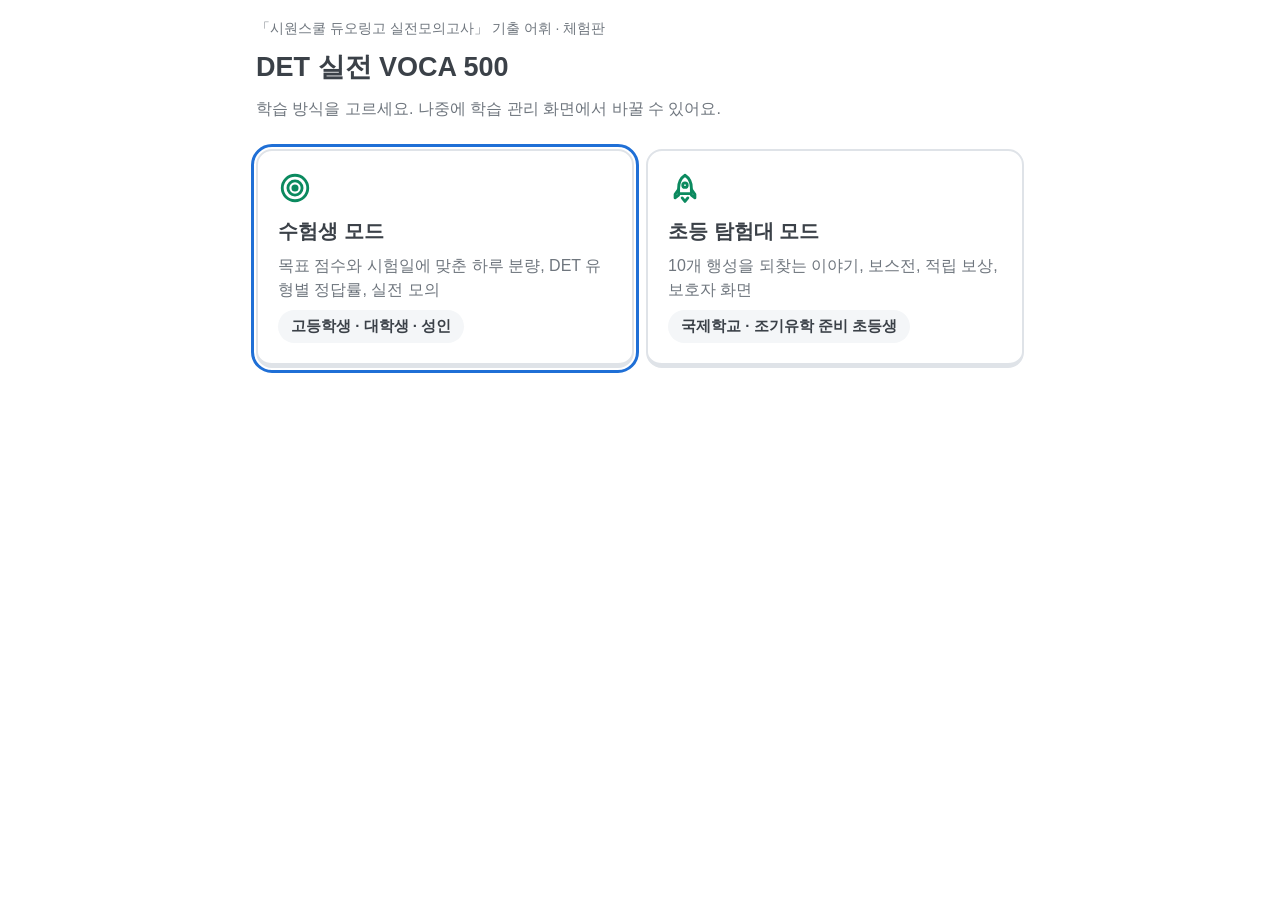
==== docs/index.html @ b415e601 "Pages를 main 브랜치 /docs 폴더에서 배포하도록 변경 Co-Authored-By: Claude Opus 5.5 <noreply@anthropic.com>" ====
<!doctype html>
<html lang="ko">
<head>
<meta charset="utf-8">
<meta name="viewport" content="width=device-width, initial-scale=1">
<meta name="robots" content="noindex">
<title>DET 실전 VOCA 체험판</title>
<meta name="theme-color" content="#0b8a5f">
<meta name="mobile-web-app-capable" content="yes">
<meta name="apple-mobile-web-app-capable" content="yes">
<meta name="apple-mobile-web-app-title" content="DET VOCA">
<link rel="manifest" href="manifest.webmanifest">
<link rel="icon" href="icons/icon-192.png">
<link rel="apple-touch-icon" href="icons/apple-touch-icon.png">
<link rel="stylesheet" href="style.css">
</head>
<body>
<div class="stars" aria-hidden="true"></div>
<main id="app" aria-live="polite"></main>
<script src="data.js"></script>
<script src="images/credits.js"></script>
<script src="sync.js"></script>
<script src="pwa.js"></script>
<script src="app.js"></script>
</body>
</html>
---- docs/style.css ----
:root {
  color-scheme: light;
  --bg: #ffffff;
  --soft: #f4f6f8;
  --soft2: #e9edf1;
  --line: #dfe3e8;
  --ink: #3b4148;
  --mute: #6f767e;
  --brand: #0b8a5f;
  --brand-lip: #076a48;
  --brand-tint: #e4f6ef;
  --blue: #1f6fd6;
  --blue-lip: #1654a6;
  --blue-tint: #e6f0fc;
  --coral: #d9434f;
  --coral-lip: #a92f39;
  --coral-tint: #fdeced;
  --sun: #e59400;
  --sun-tint: #fff4dc;
  --r: 16px;
}
* { box-sizing: border-box; }
html, body { margin: 0; min-height: 100%; }
body {
  background: var(--bg);
  color: var(--ink);
  font: 16px/1.5 "Pretendard", "Malgun Gothic", "Apple SD Gothic Neo", "Noto Sans KR", sans-serif;
}
.stars { display: none; }
#app { position: relative; max-width: 800px; margin: 0 auto; padding: 18px 16px 48px; }
h1, h2, h3, p { margin: 0; }
h1 { font-size: 27px; line-height: 1.25; font-weight: 800; }
h2 { font-size: 20px; font-weight: 800; }
h3 { font-size: 17px; font-weight: 700; }
.mute { color: var(--mute); }
.small { font-size: 14px; }
.en { font-family: "Segoe UI", Arial, sans-serif; }
.ico { width: 1.2em; height: 1.2em; vertical-align: -.22em; flex: none; }

button, input, select { font: inherit; color: inherit; }
button { cursor: pointer; border: 0; }
button:focus-visible, input:focus-visible, select:focus-visible, a:focus-visible { outline: 3px solid var(--blue); outline-offset: 2px; }

/* 아랫단이 두꺼운 입체 버튼 */
.btn {
  min-height: 46px; padding: 9px 18px; border-radius: 12px; font-weight: 700;
  background: var(--bg); color: var(--ink);
  border: 2px solid var(--line); border-bottom-width: 5px;
}
.btn:hover { background: var(--soft); }
.btn:active:not(:disabled) { transform: translateY(3px); border-bottom-width: 2px; margin-bottom: 3px; }
.btn.primary { background: var(--brand); border-color: var(--brand-lip); color: #fff; }
.btn.primary:hover { background: #0c9768; }
.btn.good { background: var(--brand); border-color: var(--brand-lip); color: #fff; }
.btn.good:hover { background: #0c9768; }
.btn.bad { background: var(--coral); border-color: var(--coral-lip); color: #fff; }
.btn.bad:hover { background: #e04f5b; }
.btn.ghost { background: transparent; border: 0; color: var(--mute); padding: 8px 10px; min-height: 40px; }
.btn.ghost:hover { color: var(--ink); background: var(--soft); }
.btn.ghost:active:not(:disabled) { transform: none; margin: 0; }
.btn.big { min-height: 60px; font-size: 19px; width: 100%; }
.btn:disabled { background: var(--soft2); border-color: var(--line); color: var(--mute); cursor: default; }

.panel { background: var(--bg); border: 2px solid var(--line); border-radius: var(--r); padding: 18px; }
.row { display: flex; gap: 10px; align-items: center; flex-wrap: wrap; }
.between { justify-content: space-between; }
.stack { display: grid; gap: 14px; }
.grow { flex: 1; min-width: 0; }

/* 홈 */
.top { display: flex; justify-content: space-between; align-items: center; gap: 12px; flex-wrap: wrap; margin-bottom: 14px; }
.chips { display: flex; gap: 8px; flex-wrap: wrap; }
.chip { background: var(--soft); border-radius: 99px; padding: 5px 13px; font-weight: 700; font-size: 15px; white-space: nowrap; }
.chip .ico { color: var(--sun); }
.mission { background: var(--brand-tint); border-color: var(--brand); }
.mission .counts { display: flex; gap: 16px; flex-wrap: wrap; margin: 8px 0 14px; }
.mission b { color: var(--brand-lip); font-size: 20px; }
.orb {
  width: 56px; height: 56px; border-radius: 50%; margin: 0 auto 6px; position: relative;
  background: radial-gradient(circle at 32% 30%, #fff 0, var(--c) 42%, color-mix(in srgb, var(--c) 70%, #333) 100%);
  filter: saturate(calc(.45 + var(--p) * .55)) opacity(calc(.7 + var(--p) * .3));
}
.orb.done::after { content: "★"; position: absolute; right: -4px; top: -6px; color: var(--sun); font-size: 20px; }
.games { display: grid; grid-template-columns: repeat(3, 1fr); gap: 10px; }
.game-btn { background: var(--bg); border: 2px solid var(--line); border-bottom-width: 5px; border-radius: 14px; padding: 12px; text-align: left; color: var(--ink); min-height: 96px; }
.game-btn:hover { background: var(--soft); }
.game-btn .icon { display: block; color: var(--blue); margin-bottom: 4px; }
.game-btn .ico { width: 28px; height: 28px; }
.game-btn strong { display: block; }
.game-btn span.mute { font-size: 13px; line-height: 1.35; display: block; }

/* 스토리 */
.hero { display: grid; gap: 10px; margin-bottom: 14px; }
.brand { color: var(--brand); }
.hero-story { font-size: 17px; }
.wallet { display: grid; gap: 6px; padding: 14px 16px; border-radius: var(--r); background: var(--sun-tint); border: 2px solid var(--sun); }
.wallet-now { font-size: 30px; font-weight: 800; color: #8a5a00; line-height: 1.1; }
.wallet-bar { height: 14px; background: #fff; }
.wallet-bar > i { background: var(--sun); }
.route { list-style: none; margin: 0; padding: 0; display: grid; gap: 10px; position: relative; }
.route::before { content: ""; position: absolute; left: 38px; top: 20px; bottom: 20px; border-left: 3px dashed var(--line); }
.stop { position: relative; display: flex; align-items: center; gap: 8px; background: var(--bg); border: 2px solid var(--line); border-radius: var(--r); padding: 8px 10px 8px 0; }
.stop.now { border-color: var(--brand); background: var(--brand-tint); }
.stop-main { flex: 1; min-width: 0; display: flex; align-items: center; gap: 12px; background: none; color: var(--ink); text-align: left; padding: 2px 4px 2px 10px; border-radius: 12px; }
.stop-main:hover { background: rgba(0,0,0,.04); }
.stop-main .orb { margin: 0; flex: none; }
.stop-text { display: grid; gap: 1px; }
.stop-now { color: var(--brand-lip); }
.stop-flash { flex: none; text-decoration: none; display: inline-flex; align-items: center; font-size: 14px; padding: 6px 10px; min-height: 42px; }
.sync-code { font-size: 20px; font-weight: 800; letter-spacing: 1px; text-align: center; padding: 10px; border-radius: 10px; background: var(--soft); overflow-wrap: anywhere; }
.corner-links { display: flex; justify-content: flex-end; gap: 6px; margin-top: -6px; }
.corner-link { display: grid; place-items: center; width: 36px; height: 36px; border-radius: 10px; background: var(--bg); border: 1px solid var(--line); color: var(--mute); text-decoration: none; }
.corner-link:hover { background: var(--soft); color: var(--ink); }
.corner-link .ico { width: 20px; height: 20px; }
.story p { line-height: 1.65; }
.rules { display: grid; gap: 6px; padding: 12px 14px; border-radius: 12px; background: var(--soft); text-align: left; }
.story-note { padding: 10px 14px; border-radius: 12px; background: var(--brand-tint); color: var(--brand-lip); font-weight: 600; }
.money-toast { position: fixed; top: 18px; left: 50%; transform: translateX(-50%); z-index: 20; padding: 6px 16px; border-radius: 99px; font-weight: 800; font-size: 18px; color: #fff; pointer-events: none; animation: money-up 1.2s ease-out forwards; }
.money-toast.plus { background: var(--sun); color: #3a2800; }
.money-toast.minus { background: var(--coral); }
@keyframes money-up { 0% { opacity: 0; margin-top: 12px; } 15% { opacity: 1; margin-top: 0; } 75% { opacity: 1; } 100% { opacity: 0; margin-top: -10px; } }

/* 문제 */
.play-top { display: flex; align-items: center; gap: 10px; margin-bottom: 14px; }
.progress { flex: 1; height: 14px; background: var(--soft2); border-radius: 99px; overflow: hidden; }
.progress > i { display: block; height: 100%; background: var(--brand); border-radius: 99px; transition: width .2s; }
.timer { height: 8px; background: var(--soft2); border-radius: 99px; overflow: hidden; margin-bottom: 18px; }
.timer > i { display: block; height: 100%; width: 100%; background: var(--blue); transform-origin: left; }
.timer.low > i { background: var(--coral); }
.q-label { color: var(--mute); font-weight: 700; font-size: 15px; margin-bottom: 6px; }
.q-word { font-size: 38px; font-weight: 800; text-align: center; margin: 22px 0; overflow-wrap: anywhere; line-height: 1.2; }
.q-mean { font-size: 25px; font-weight: 700; text-align: center; margin: 20px 0; }
.choices { display: grid; grid-template-columns: 1fr 1fr; gap: 10px; }
.choice { display: flex; gap: 10px; align-items: center; text-align: left; font-weight: 600; font-size: 17px; padding: 12px 14px; min-height: 66px; border-radius: 12px; background: var(--bg); border: 2px solid var(--line); border-bottom-width: 5px; color: var(--ink); overflow-wrap: anywhere; }
.choice:hover:not(:disabled) { background: var(--soft); }
.choice .key { flex: none; width: 26px; height: 26px; border-radius: 8px; border: 2px solid var(--line); display: grid; place-items: center; font-size: 13px; color: var(--mute); }
.choice.right { background: var(--brand-tint); border-color: var(--brand); color: var(--brand-lip); }
.choice.wrong { background: var(--coral-tint); border-color: var(--coral); color: var(--coral-lip); }
.choice:disabled { cursor: default; }
.yesno { display: grid; grid-template-columns: 1fr 1fr; gap: 12px; }
.feedback { min-height: 76px; margin-top: 14px; padding: 12px 14px; border-radius: 12px; }
.feedback.ok { background: var(--brand-tint); color: var(--brand-lip); }
.feedback.no { background: var(--coral-tint); color: var(--coral-lip); }
.feedback:empty { visibility: hidden; }
.sentence { font-size: 21px; line-height: 1.7; text-align: center; margin: 18px 0 6px; overflow-wrap: anywhere; }
mark { background: var(--sun-tint); color: #8a5a00; padding: 0 4px; border-radius: 6px; font-weight: 700; }
.blank-wrap { display: inline-flex; flex-wrap: wrap; justify-content: center; max-width: 100%; white-space: nowrap; align-items: baseline; font-weight: 700; color: var(--blue); }
.answer { background: var(--soft); border: 2px solid var(--line); border-radius: 12px; padding: 10px 14px; color: var(--ink); width: 100%; font-size: 20px; }
.answer:focus { background: var(--bg); border-color: var(--blue); outline: 0; }
.answer.inline { display: inline-block; width: auto; min-width: 7ch; max-width: 100%; padding: 2px 8px; font-size: 20px; font-weight: 700; border-radius: 8px; margin-left: 2px; }
.answer.good { border-color: var(--brand); background: var(--brand-tint); }
.answer.bad { border-color: var(--coral); background: var(--coral-tint); }
.answer-row { display: flex; gap: 10px; margin-top: 14px; }
.answer-row .answer { flex: 1; min-width: 0; }
.sound { display: grid; place-items: center; width: 88px; height: 88px; border-radius: 22px; margin: 20px auto; background: var(--blue); border-bottom: 6px solid var(--blue-lip); color: #fff; }
.sound:hover { background: #2a7ce3; }
.sound .ico { width: 42px; height: 42px; }
.hearts { color: var(--coral); letter-spacing: 2px; font-size: 18px; white-space: nowrap; }

/* 카드 */
.card { text-align: center; padding: 26px 18px; }
.card .q-word { margin: 8px 0; }
.card .mean { font-size: 24px; font-weight: 700; color: var(--brand-lip); margin-bottom: 14px; }
.card .ex { background: var(--soft); border-radius: 12px; padding: 12px; }
.dots { display: flex; gap: 7px; justify-content: center; margin-bottom: 10px; }
.dots i { width: 11px; height: 11px; border-radius: 50%; background: var(--soft2); }
.dots i.on { background: var(--brand); }

/* 짝 맞추기 */
.match { display: grid; grid-template-columns: 1fr 1fr; gap: 10px; }
.match .col { display: grid; gap: 10px; align-content: start; }
.tile { min-height: 62px; padding: 10px; border-radius: 12px; background: var(--bg); border: 2px solid var(--line); border-bottom-width: 5px; font-weight: 600; font-size: 16px; color: var(--ink); overflow-wrap: anywhere; }
.tile:hover:not(:disabled) { background: var(--soft); }
.tile.sel { border-color: var(--blue); background: var(--blue-tint); }
.tile.done { opacity: .4; border-color: var(--brand); background: var(--brand-tint); }
.tile.shake { animation: shake .3s; border-color: var(--coral); }
@keyframes shake { 25% { transform: translateX(-5px);} 75% { transform: translateX(5px);} }

/* 플래시카드 */
.flash-link { display: flex; align-items: center; justify-content: center; text-decoration: none; }
.flash-sub { text-align: center; margin: -6px 0 10px; }
.flash { display: grid; gap: 12px; padding: 14px; max-width: 620px; margin: 0 auto; }
.flash-img { position: relative; margin: 0; height: clamp(130px, 28vh, 300px); border-radius: 12px; overflow: hidden; background: var(--soft); }
.flash-img img { width: 100%; height: 100%; object-fit: cover; display: block; }
.flash-img .noimg { display: none; position: absolute; inset: 0; place-items: center; color: var(--mute); }
.flash-img .noimg .ico { width: 56px; height: 56px; }
.flash-img.none img { display: none; }
.flash-img.none .noimg { display: grid; }
.flash-word { background: none; color: var(--ink); font-size: 32px; font-weight: 800; line-height: 1.2; padding: 6px; border-radius: 12px; overflow-wrap: anywhere; }
.flash-word:hover { background: var(--soft); }
.flash-word .ico { color: var(--blue); width: 26px; height: 26px; }
.flash-mean { min-height: 58px; padding: 10px 14px; border-radius: 12px; background: var(--bg); border: 2px solid var(--line); border-bottom-width: 5px; color: var(--blue); font-weight: 700; font-size: 18px; }
.flash-mean:hover { background: var(--soft); }
.flash-mean.open { display: grid; gap: 6px; border: 2px solid var(--brand); background: var(--brand-tint); color: var(--ink); font-weight: 400; text-align: center; }
.flash-mean.open:hover { background: var(--brand-tint); }
.flash-mean strong { color: var(--brand-lip); font-size: 22px; }
.sent-say { background: none; color: var(--ink); padding: 4px; border-radius: 8px; font-size: 15px; }
.sent-say:hover { background: rgba(0,0,0,.05); }
.sent-say .ico { color: var(--blue); }
.type-in { position: absolute; width: 1px; height: 1px; opacity: 0; font-size: 16px; border: 0; padding: 0; }
.type-zone { cursor: text; padding: 8px 6px 4px; border-radius: 12px; border: 2px solid transparent; }
.type-zone.active { border-color: var(--line); background: var(--bg); }
.tcells { display: flex; flex-wrap: wrap; justify-content: center; gap: 6px 12px; }
.tword { display: inline-flex; gap: 3px; align-items: flex-end; }
.tcell { display: grid; place-items: center; width: 30px; height: 38px; border-radius: 8px; border: 2px solid var(--line); background: var(--soft); font-size: 20px; font-weight: 700; color: var(--ink); }
.tcell.cur { border-color: var(--blue); background: var(--bg); box-shadow: 0 0 0 2px var(--blue-tint); }
.tcell.ok { border-color: var(--brand); background: var(--brand-tint); color: var(--brand-lip); }
.tcell.bad { border-color: var(--coral); background: var(--coral-tint); color: var(--coral-lip); animation: shake .25s; }
.tfixed { font-size: 20px; font-weight: 700; color: var(--mute); padding: 0 1px; }
.type-zone.done .tcell { background: var(--brand); border-color: var(--brand-lip); color: #fff; }
.tcount { text-align: center; min-height: 20px; margin-top: 4px; }
#tzSent .tcell { width: 22px; height: 30px; font-size: 16px; border-radius: 6px; }
#tzSent .tfixed { font-size: 16px; }
#tzSent .tword { gap: 2px; }
.flash-rate { display: grid; grid-template-columns: 1fr 1fr; gap: 10px; }
.flash-rate .btn.big { min-height: 54px; font-size: 17px; }
.credit { font-size: 11px; color: var(--mute); text-align: center; overflow-wrap: anywhere; }
.credit a { color: inherit; }

/* 결과, 목록 */
.result { text-align: center; }
.big-star { line-height: 1; color: var(--brand); }
.big-star .ico { width: 64px; height: 64px; }
.score { font-size: 42px; font-weight: 800; color: var(--brand); }
.wordrow { display: grid; grid-template-columns: 40px minmax(0, 1fr) minmax(0, 1.2fr) 66px; gap: 8px; align-items: center; padding: 8px 4px; border-bottom: 1px solid var(--soft2); text-align: left; background: none; color: var(--ink); width: 100%; }
.wordrow:hover { background: var(--soft); }
.badge { font-size: 12px; font-weight: 700; border-radius: 99px; padding: 2px 8px; text-align: center; background: var(--soft2); color: var(--mute); }
.badge.m { background: var(--brand); color: #fff; }
.badge.l { background: var(--blue-tint); color: var(--blue-lip); }
.bar { height: 10px; background: var(--soft2); border-radius: 99px; overflow: hidden; }
.bar > i { display: block; height: 100%; background: var(--brand); }
.stat { display: grid; grid-template-columns: repeat(4, 1fr); gap: 10px; }
.stat > div { background: var(--soft); border-radius: 12px; padding: 12px; text-align: center; }
.stat b { display: block; font-size: 24px; color: var(--brand-lip); }
.field { display: grid; gap: 5px; }
input[type=date], input[type=number], input[type=search], select { background: var(--bg); border: 2px solid var(--line); border-radius: 10px; padding: 8px 10px; min-height: 44px; }
.speech-notice { position: fixed; left: 16px; right: 16px; bottom: 16px; max-width: 560px; margin: 0 auto; z-index: 10; padding: 12px 16px; border-radius: 12px; background: var(--coral-tint); color: var(--coral-lip); border: 2px solid var(--coral); font-weight: 700; text-align: center; }
.notice { background: var(--blue-tint); color: var(--blue-lip); border-radius: 12px; padding: 10px 14px; font-size: 14px; }
@media (max-width: 620px) {
  h1 { font-size: 23px; }
  .orb { width: 42px; height: 42px; }
  .games { grid-template-columns: 1fr 1fr; }
  .choices { grid-template-columns: 1fr; }
  .q-word { font-size: 30px; }
  .sentence { font-size: 19px; }
  .stat { grid-template-columns: 1fr 1fr; }
  .wordrow { grid-template-columns: 34px minmax(0, 1fr) minmax(0, 1fr); }
  .wordrow .badge { display: none; }
  .tcell { width: 24px; height: 32px; font-size: 16px; }
  #tzSent .tcell { width: 18px; height: 26px; font-size: 14px; }
}
@media (prefers-reduced-motion: reduce) {
  .tile.shake, .tcell.bad { animation: none; }
  .money-toast { animation-duration: .01s; animation-delay: 1s; }
  .progress > i { transition: none; }
}

/* 수험생 모드 */
.exam-hero { display: grid; gap: 12px; margin-bottom: 14px; }
.chip.dday { background: var(--coral-tint); color: var(--coral-lip); }
.goal { display: grid; gap: 8px; padding: 14px 16px; border-radius: var(--r); background: var(--soft); }
.goal-now { font-size: 30px; font-weight: 800; color: var(--brand-lip); line-height: 1.1; }
.goal-bar { position: relative; height: 14px; background: #fff; }
.goal-bar > i { position: absolute; left: 0; top: 0; }
.goal-bar > i.seen { background: #a8dcc7; }
.linkish { background: none; padding: 0; color: var(--blue); font-weight: 700; text-decoration: underline; }
.type-row { display: grid; grid-template-columns: 210px 1fr 64px; gap: 14px; align-items: center; width: 100%; padding: 10px 8px; border-radius: 12px; background: none; color: var(--ink); text-align: left; }
.type-row:hover { background: var(--soft); }
.type-name, .type-pct { display: grid; }
.type-pct { text-align: right; font-weight: 800; font-size: 18px; }
.type-row .bar > i { background: var(--blue); }
.exam-rec { border-top: 2px solid var(--soft2); padding-top: 12px; }
.daylist { list-style: none; margin: 0; padding: 0; display: grid; gap: 8px; }
.day-row { display: flex; align-items: center; gap: 8px; border: 2px solid var(--line); border-radius: var(--r); padding: 6px 10px 6px 0; }
.day-row.clear { border-color: var(--brand); }
.day-main { flex: 1; min-width: 0; display: flex; align-items: center; gap: 14px; background: none; color: var(--ink); text-align: left; padding: 6px 4px 6px 12px; border-radius: 12px; }
.day-main:hover { background: rgba(0,0,0,.04); }
.day-no { flex: none; width: 64px; }
.stack-tight { display: grid; gap: 4px; }
.mode-pick { display: grid; grid-template-columns: 1fr 1fr; gap: 12px; }
.mode-card { display: grid; gap: 8px; align-content: start; justify-items: start; text-align: left; padding: 20px; border-radius: var(--r); background: var(--bg); color: var(--ink); border: 2px solid var(--line); border-bottom-width: 5px; }
.mode-card:hover { background: var(--soft); border-color: var(--brand); }
.mode-card .icon { color: var(--brand); }
.mode-card .ico { width: 34px; height: 34px; }
.mode-card strong { font-size: 20px; }
@media (max-width: 600px) {
  .mode-pick { grid-template-columns: 1fr; }
  .type-row { grid-template-columns: 1fr 56px; }
  .type-row .bar { grid-column: 1 / -1; grid-row: 2; }
}

/* 체험판: 데이터에 없는 DAY는 잠금으로 보여 준다 */
.chip.trial { background: var(--blue-tint); color: var(--blue-lip); }
.trial-note { background: var(--blue-tint); color: var(--blue-lip); border-radius: 12px; padding: 10px 14px; font-weight: 600; }
.stop.locked, .day-row.locked { opacity: .55; border-style: dashed; }
.stop.locked .stop-main, .day-row.locked .day-main { cursor: default; }
.stop.locked .stop-main:hover, .day-row.locked .day-main:hover { background: none; }
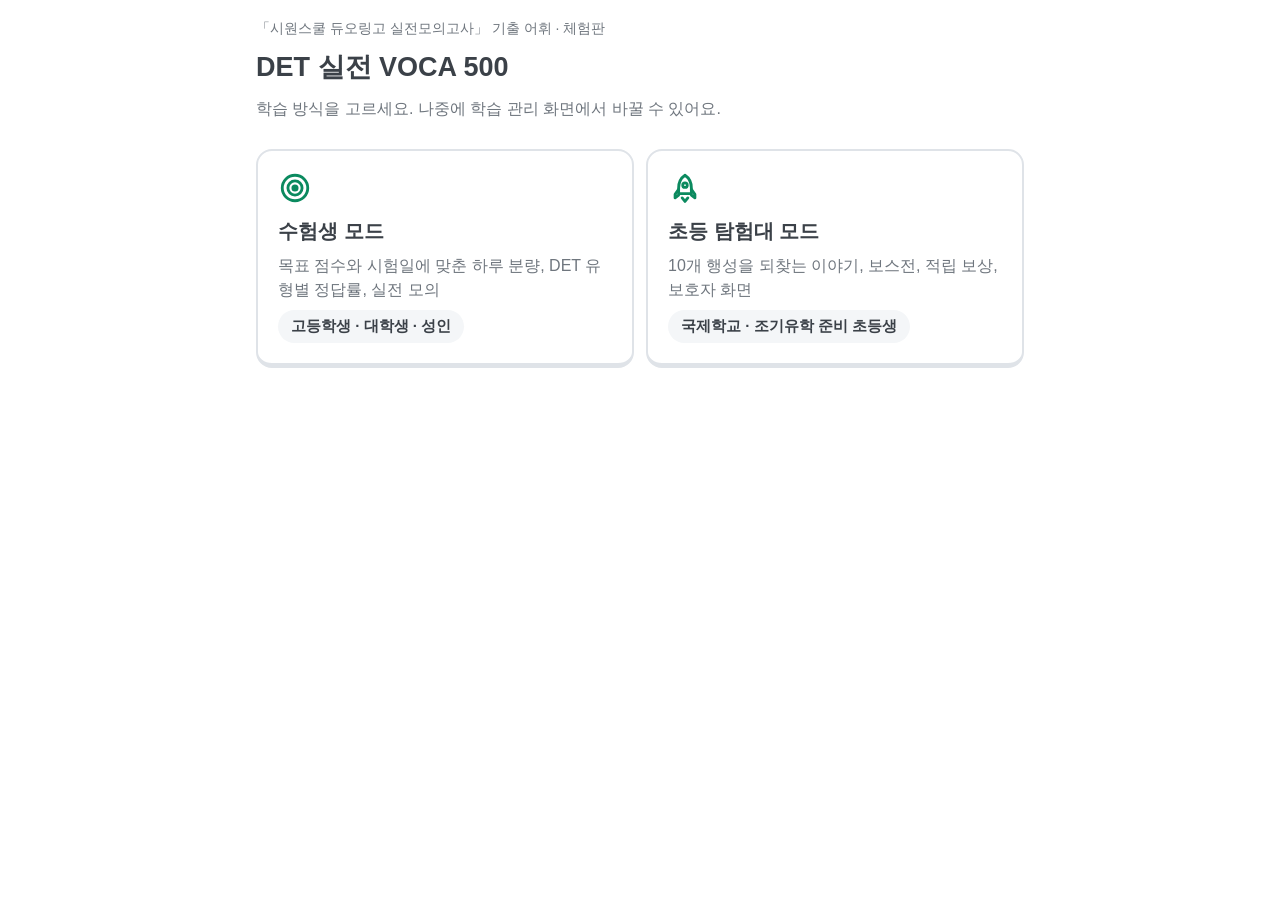
==== commit f38fb94f: "첫 화면 카드에 자동 포커스 테두리가 생기지 않게 Co-Authored-By: Claude Opus 5.5 <noreply@anthropic.com>" ====
--- a/docs/index.html
+++ b/docs/index.html
@@ -12,15 +12,15 @@
 <link rel="manifest" href="manifest.webmanifest">
 <link rel="icon" href="icons/icon-192.png">
 <link rel="apple-touch-icon" href="icons/apple-touch-icon.png">
-<link rel="stylesheet" href="style.css">
+<link rel="stylesheet" href="style.css?v=e5c7b0c9">
 </head>
 <body>
 <div class="stars" aria-hidden="true"></div>
 <main id="app" aria-live="polite"></main>
-<script src="data.js"></script>
-<script src="images/credits.js"></script>
-<script src="sync.js"></script>
-<script src="pwa.js"></script>
-<script src="app.js"></script>
+<script src="data.js?v=fc9eff58"></script>
+<script src="images/credits.js?v=c7e8f4bc"></script>
+<script src="sync.js?v=bd8cece5"></script>
+<script src="pwa.js?v=2e55412c"></script>
+<script src="app.js?v=84dfae13"></script>
 </body>
 </html>
--- a/docs/style.css
+++ b/docs/style.css
@@ -295,3 +295,8 @@
 .stop.locked, .day-row.locked { opacity: .55; border-style: dashed; }
 .stop.locked .stop-main, .day-row.locked .day-main { cursor: default; }
 .stop.locked .stop-main:hover, .day-row.locked .day-main:hover { background: none; }
+
+/* 모드 바로가기 링크 */
+.mode-card { text-decoration: none; }   /* 카드가 ?mode= 바로가기 링크라 밑줄을 없앤다 */
+.mode-switch { justify-self: end; color: var(--blue); font-weight: 700; font-size: 15px; text-decoration: none; padding: 4px 2px; }
+.mode-switch:hover { text-decoration: underline; }
